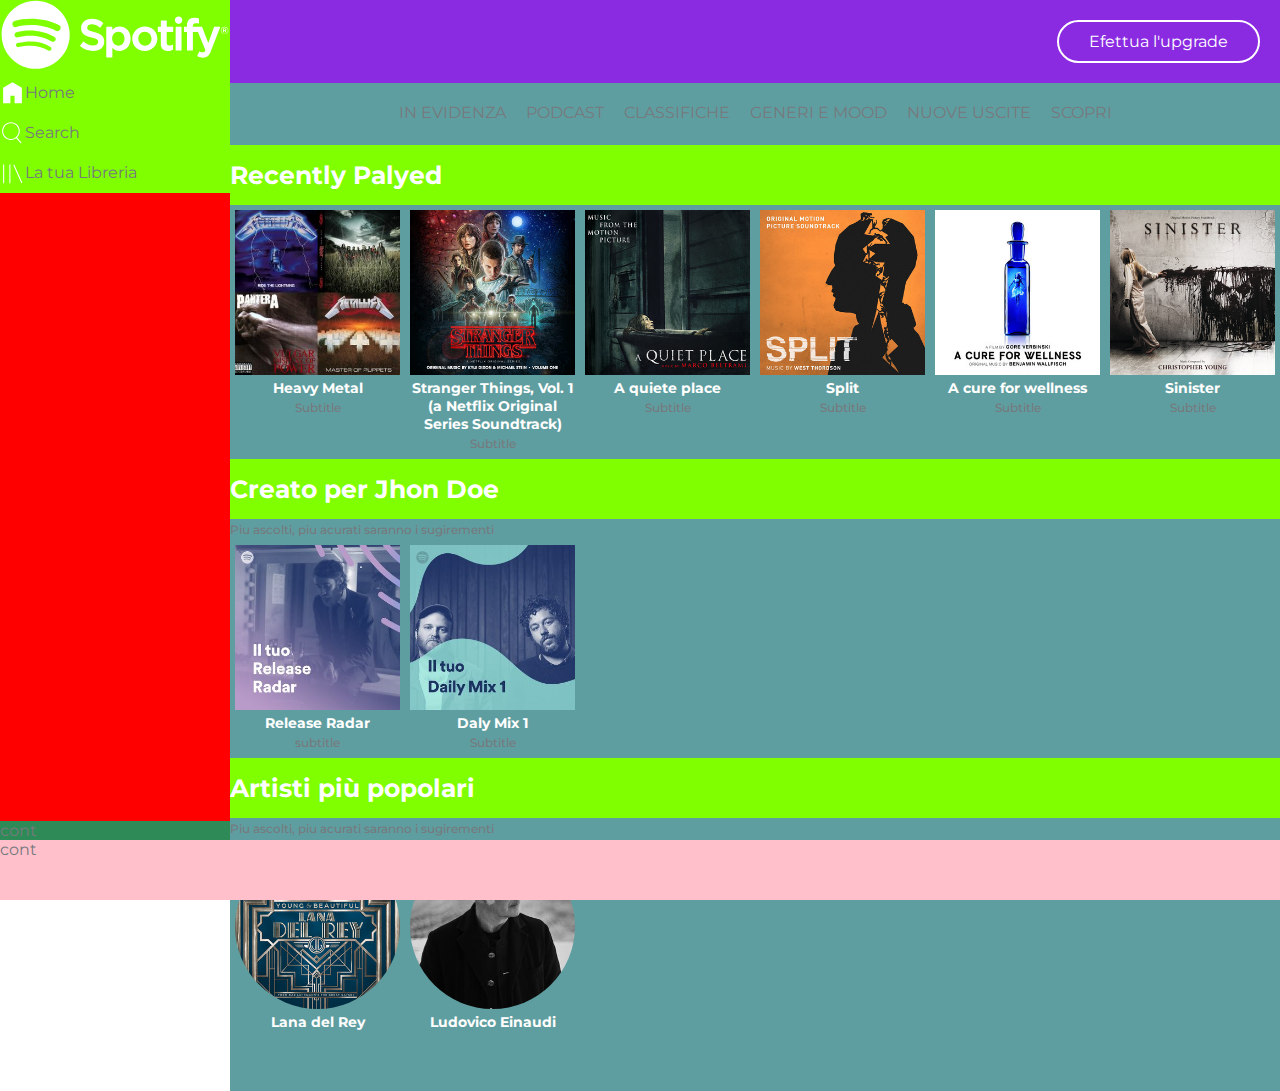
==== index-v2.html @ 7efcc9a3 "add spotify.v2" ====
<!DOCTYPE html>
<html lang="en">
<head>
	<meta charset="UTF-8">
	<meta http-equiv="X-UA-Compatible" content="IE=edge">
	<meta name="viewport" content="width=device-width, initial-scale=1.0">
	<title>Spotify Web</title>
	<link rel="stylesheet" href="main.css">
	<link rel="stylesheet" href="https://cdnjs.cloudflare.com/ajax/libs/font-awesome/6.0.0-beta2/css/all.min.css" integrity="sha512-YWzhKL2whUzgiheMoBFwW8CKV4qpHQAEuvilg9FAn5VJUDwKZZxkJNuGM4XkWuk94WCrrwslk8yWNGmY1EduTA==" crossorigin="anonymous" referrerpolicy="no-referrer" />
	<link rel="preconnect" href="https://fonts.googleapis.com">
	<link rel="preconnect" href="https://fonts.gstatic.com" crossorigin>
	<link href="https://fonts.googleapis.com/css2?family=Montserrat:wght@400;500;600;700&display=swap" rel="stylesheet">
</head>
<body>
	<div class="container">
		<main class="main">
			<aside class="home">
				<div class="home-top">
					<div class="logo">
						<img class="logo__img" src="./img/logo.svg" alt="">
					</div>
					<div class="main-nav">
						<div class="main-nav__item">
							<img class="main-nav__icon" src="./img/home.svg" alt="home">
							<span class="main-nav__txt">Home</span>
						</div>
						<div class="main-nav__item">
							<img class="main-nav__icon" src="./img/search.svg" alt="home">
							<span class="main-nav__txt">Search</span>
						</div>
						<div class="main-nav__item">
							<img class="main-nav__icon" src="./img/libreria.svg" alt="home">
							<span class="main-nav__txt">La tua Libreria</span>
						</div>
					</div>
				</div>
				
				<div class="home-bottom">
					cont
				</div>
			</aside>
			<div class="main-content">
				<div class="header">
						<a class="button-link" href="#">Efettua l'upgrade</a>
				</div>
				
				<div class="playlist">
					<nav class="nav">
						<ul class="nav__list">
							<li class="nav__item">In Evidenza</li>
							<li class="nav__item">Podcast</li>
							<li class="nav__item">Classifiche</li>
							<li class="nav__item">Generi e mood</li>
							<li class="nav__item">Nuove Uscite</li>
							<li class="nav__item">Scopri</li>
						</ul>
					</nav>
					<section class="first-list">
						<h2 class="title">Recently Palyed</h2>
						<ul class="list-row">
							<li class="list-row__item">
								<img class="list-row__img" src="./img/metal_lifting.jpg" alt="Heavy Metal">
								<h3 class="list-row__title small-title">Heavy Metal</h3>
								<span class="list-row__subtitle subtitle">Subtitle</span>
							</li>
							<li class="list-row__item">
								<img class="list-row__img" src="./img/stranger.jpeg" alt="Heavy Metal">
								<h3 class="list-row__title small-title">Stranger Things, Vol. 1 (a Netflix Original Series Soundtrack)</h3>
								<span class="list-row__subtitle subtitle">Subtitle</span>
							</li>
							<li class="list-row__item">
								<img class="list-row__img" src="./img/aquietplace.jpeg" alt="Heavy Metal">
								<h3 class="list-row__title small-title">A quiete place</h3>
								<span class="list-row__subtitle subtitle">Subtitle</span>
							</li>
							<li class="list-row__item">
								<img class="list-row__img" src="./img/split.jpeg" alt="Heavy Metal">
								<h3 class="list-row__title small-title">Split</h3>
								<span class="list-row__subtitle subtitle">Subtitle</span>
							</li>
							<li class="list-row__item">
								<img class="list-row__img" src="./img/cure.jpeg" alt="Heavy Metal">
								<h3 class="list-row__title small-title">A cure for wellness</h3>
								<span class="list-row__subtitle subtitle">Subtitle</span>
							</li>
							<li class="list-row__item">
								<img class="list-row__img" src="./img/sinister.jpeg" alt="Heavy Metal">
								<h3 class="list-row__title small-title">Sinister</h3>
								<span class="list-row__subtitle subtitle">Subtitle</span>
							</li>
						</ul>	
					</section>
					<section class="second-list">
						<h2 class="title">Creato per Jhon Doe</h2>
						<span class="subtitle">Piu ascolti, piu acurati saranno i sugirementi</span>
						<ul class="list-row">
							<li class="list-row__item">
								<img class="list-row__img" src="./img/radar.jpeg" alt="Heavy Metal">
								<h3 class="list-row__title small-title">Release Radar</h3>
								<span class="list-row__subtitle subtitle">subtitle</span>
							</li>
							<li class="list-row__item">
								<img class="list-row__img" src="./img/mixdaily.jpeg" alt="Heavy Metal">
								<h3 class="list-row__title small-title">Daly Mix 1</h3>
								<span class="list-row__subtitle subtitle">Subtitle</span>
							</li>
						</ul>	
					</section>
					<section class="third-list">
						<h2 class="title">Artisti più popolari</h2>
						<span class="subtitle">Piu ascolti, piu acurati saranno i sugirementi</span>
						<ul class="list-row">
							<li class="list-row__item">
								<img class="list-row__img br-100" src="./img/youg.jpeg" alt="Heavy Metal">
								<h3 class="list-row__title small-title">Lana del Rey</h3>
							</li>
							<li class="list-row__item pb-60">
								<img class="list-row__img br-100" src="./img/einaudi.jpeg" alt="Heavy Metal">
								<h3 class="list-row__title small-title">Ludovico Einaudi</h3>
							</li>
						</ul>	
					</section>
				</div>
			</div>
			<footer class="footer">
				cont
			</footer>
		</main>
		
	</div>
</body>
</html>
---- main.css ----
/* GEN */
* {
	box-sizing: border-box;
	padding: 0;
	margin: 0;
	font-family: 'Montserrat', sans-serif;
}
h1,h2,h3,h4,h5,h6 {
	font-weight: 400;
	font-size: 14px;
}

ul,ol,li {
list-style: none;
}

body {
	color: #76797D;
	
}
.container {
	height: 100vh;
	background-color: rgb(17, 110, 9);
}
.main {
	display: flex;
}
.home {
	background-color: red;
	position: fixed;
	min-width: 230px;
	flex-grow: 1;
	height: calc(100% - 60px);
}
.main-content {
	width: 100%;
	height: calc(100% - 60px);
	margin: 0 0 0 230px;
}
.footer {
	background-color: pink;
	height:  60px;
	width: 100%;
	bottom: 0;
	position: fixed;
}

.playlist {
	background-color: cadetblue;
	overflow:auto;
	height: calc(100% - 7000px);
}

/* BUTTON  */
.button-link {
	border: 2px solid #fff;
	padding: 10px 30px;
	border-radius: 25px;
	color: #fff;
	text-decoration: none;
}
.header {
	background-color: blueviolet;position: fixed;
	width: calc(100% - 230px);
	padding: 20px;
	display: flex;
	justify-content: end;
}
/* NAV  */

.nav__list {
	display: flex;
	justify-content: center;
	flex-wrap: wrap;
	margin-top:80px;
}
.nav__item {
	text-transform: uppercase;
	line-height: 65px;

}
.nav__item:not(:last-child) {
	margin-right: 20px;
}
.title {
	line-height: 60px;
	color: #fff;
	font-weight: 700;
	font-size: 25px;
	background-color: chartreuse;
}

.small-title {
	color: #fff;
	font-weight: 700;
}
.subtitle {
	font-size: 12px;
	font-weight: 500;
	line-height: 20px;
}
.list-row {
	display: flex;
	flex-wrap: wrap;
}
.list-row__img {
	width: 100%;
	object-fit: cover;
}

.list-row__item {
	width: calc(100% / 6);
	padding: 5px;
	text-align: center;
}
/* UT  */
.br-100 {
	border-radius: 100%;
}
.pb-60 {
	padding-bottom: 60px;
}

.home {
	display: flex;
	flex-direction: column;
	justify-content: space-between;
}
.home-top {
	background-color: chartreuse;
}
.home-midle {
	background-color: royalblue;
}
.home-bottom {
	background-color: seagreen;
}

.main-nav__item {
	display: flex;
	justify-items: center;
}
.main-nav__icon {
	width: 25px;
	
}
.main-nav__txt {
line-height: 40px;
}
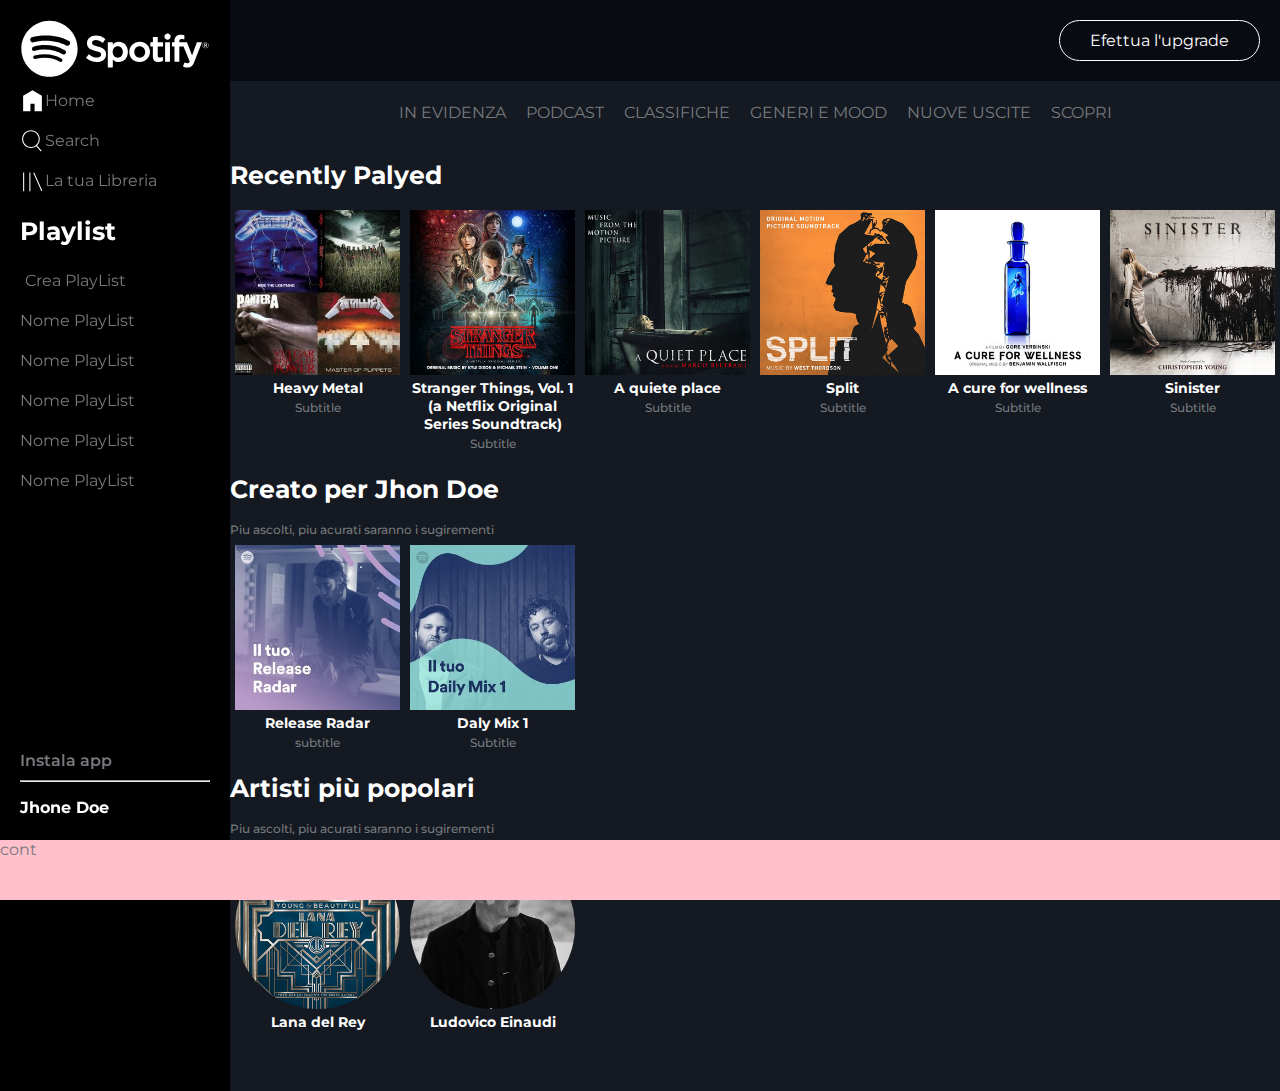
==== commit 655e25a1: "add_sidebar" ====
--- a/index-v2.html
+++ b/index-v2.html
@@ -33,10 +33,27 @@
 							<span class="main-nav__txt">La tua Libreria</span>
 						</div>
 					</div>
+					<div class="main-plist">
+						<h2 class="title"> Playlist</h2>
+						<ul class="p-list">
+							<li class="p-list__item"><i class="fas fa-plus-square"> </i> <span> Crea PlayList</span></li>
+							<li class="p-list__item"> <span>Nome PlayList</span></li>
+							<li class="p-list__item"> <span>Nome PlayList</span></li>
+							<li class="p-list__item"> <span>Nome PlayList</span></li>
+							<li class="p-list__item"> <span>Nome PlayList</span></li>
+							<li class="p-list__item"> <span>Nome PlayList</span></li>
+						</ul>
+					</div>
 				</div>
 				
 				<div class="home-bottom">
-					cont
+					<a class="home-bottom__link" href="">
+						<i class="far fa-arrow-alt-circle-down"></i> <span>Instala app</span>
+					</a>
+					<hr class="home-bottom__line">
+					<div class="home-bottom__user">
+						<i class="far fa-user-circle"></i> <span class="lh-25"> Jhone Doe</span>
+					</div>
 				</div>
 			</aside>
 			<div class="main-content">
--- a/main.css
+++ b/main.css
@@ -16,17 +16,19 @@
 
 body {
 	color: #76797D;
+	background-color: black;
 	
 }
 .container {
 	height: 100vh;
-	background-color: rgb(17, 110, 9);
 }
 .main {
 	display: flex;
 }
+.home-top {
+	flex-grow: 1;
+}
 .home {
-	background-color: red;
 	position: fixed;
 	min-width: 230px;
 	flex-grow: 1;
@@ -46,21 +48,23 @@
 }
 
 .playlist {
-	background-color: cadetblue;
+	background-color: #141922;
 	overflow:auto;
-	height: calc(100% - 7000px);
-}
+	height: calc(100% - 70px); 
+	/* ? */
+	}
 
 /* BUTTON  */
 .button-link {
-	border: 2px solid #fff;
+	border: 1px solid #fff;
 	padding: 10px 30px;
 	border-radius: 25px;
 	color: #fff;
 	text-decoration: none;
 }
 .header {
-	background-color: blueviolet;position: fixed;
+	background-color: #080B12;
+	position: fixed;
 	width: calc(100% - 230px);
 	padding: 20px;
 	display: flex;
@@ -87,7 +91,6 @@
 	color: #fff;
 	font-weight: 700;
 	font-size: 25px;
-	background-color: chartreuse;
 }
 
 .small-title {
@@ -120,20 +123,23 @@
 .pb-60 {
 	padding-bottom: 60px;
 }
+.lh-25 {
+	line-height: 25px;
+}
 
 .home {
 	display: flex;
 	flex-direction: column;
 	justify-content: space-between;
+	padding: 20px;
 }
 .home-top {
-	background-color: chartreuse;
 }
 .home-midle {
 	background-color: royalblue;
 }
 .home-bottom {
-	background-color: seagreen;
+	background-color: rgb(0, 0, 0);
 }
 
 .main-nav__item {
@@ -146,4 +152,32 @@
 }
 .main-nav__txt {
 line-height: 40px;
+}
+/* SIDEBAR  */
+.p-list > li  {
+	display: flex;
+}
+.p-list__item {
+	line-height: 40px;
+
+}
+.fa-plus-square {
+	font-size: 35px;
+	margin-right: 5px;
+}
+.home-bottom__link {
+	color: inherit;
+	text-decoration: none;
+	font-weight: 600;
+}
+.fa-user-circle {
+	font-size: 25px;
+}
+.home-bottom__line {
+	margin: 10px 0;
+}
+.home-bottom__user {
+	color: #fff;
+	font-weight: 700;
+	line-height: 25px;
 }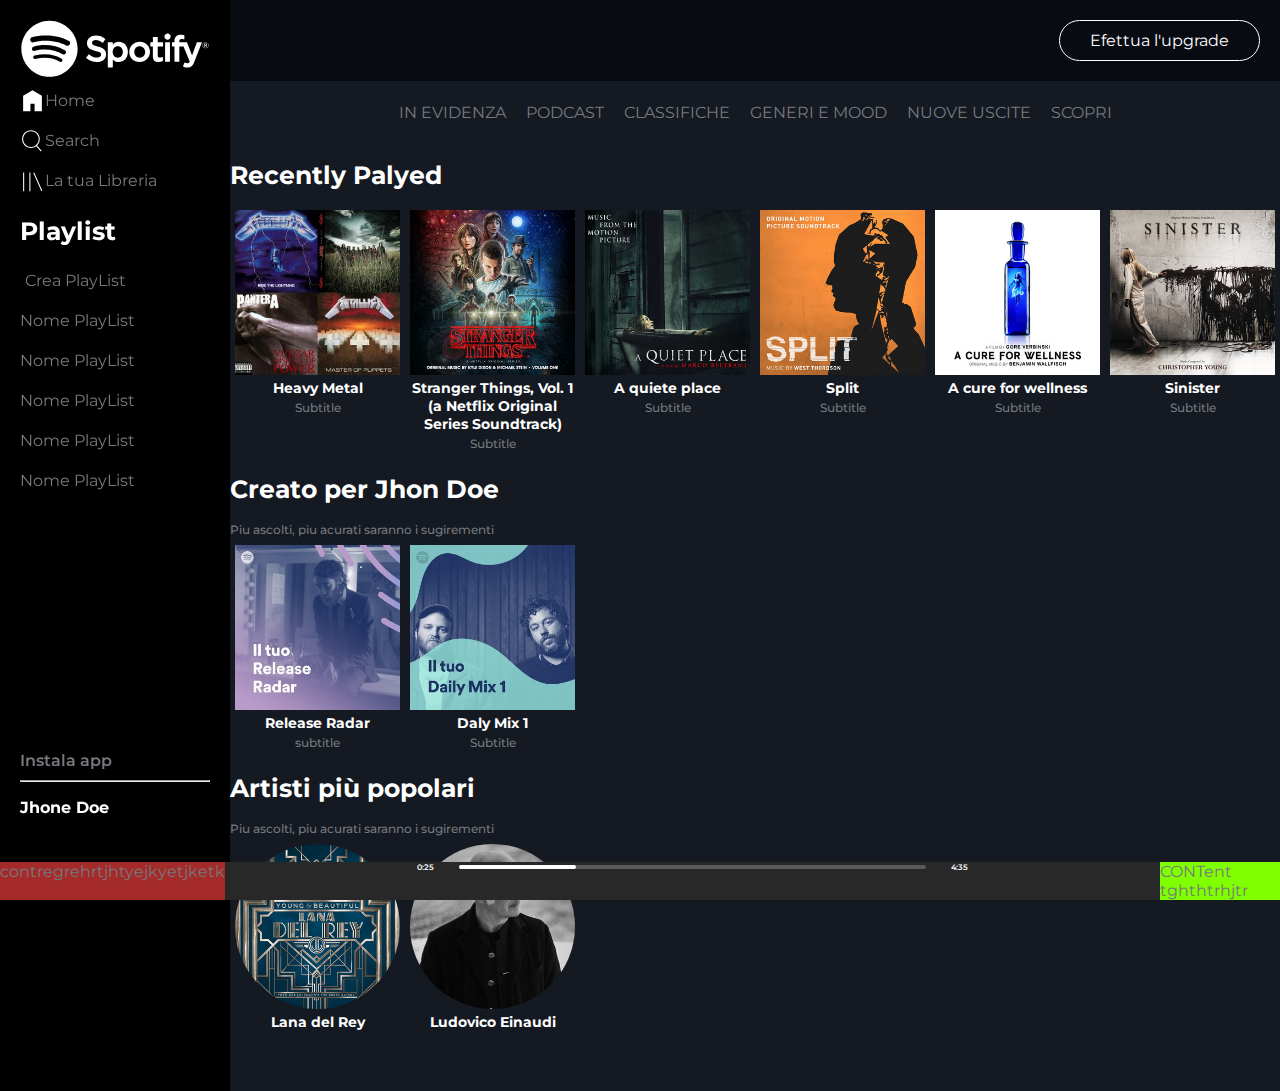
==== commit dec56e19: "add play-bar" ====
--- a/index-v2.html
+++ b/index-v2.html
@@ -139,8 +139,28 @@
 					</section>
 				</div>
 			</div>
+			<!-- FOOTER -->
 			<footer class="footer">
-				cont
+				<div class="curent-song">
+					contregrehrtjhtyejkyetjketk
+				</div>
+				<div class="play-bar">
+					<div class="play-bar__top">
+						<i class="fas fa-random"></i>
+						<i class="fas fa-step-backward"></i>
+						<i class="far fa-play-circle"></i>
+						<i class="fas fa-step-forward"></i>
+						<i class="fas fa-redo"></i>
+					</div>
+					<div class="play-bar__bottom">
+						<div class="play-bar__time">0:25</div>
+						<div class="play-bar__line"></div>
+						<div class="play-bar__time">4:35</div>
+					</div>
+				</div>
+				<div class="setings">
+					CONTent tghthtrhjtr
+				</div>
 			</footer>
 		</main>
 		
--- a/main.css
+++ b/main.css
@@ -39,13 +39,65 @@
 	height: calc(100% - 60px);
 	margin: 0 0 0 230px;
 }
+/* FOOTER */
 .footer {
-	background-color: pink;
-	height:  60px;
+	background-color: #282828;
 	width: 100%;
 	bottom: 0;
 	position: fixed;
-}
+	display: flex;
+	justify-content: space-between;
+}
+.curent-song {
+	background-color: brown;
+}
+.play-bar {
+	display: flex;
+	flex-direction: column;
+	width: 100%;
+}
+.play-bar__top {
+	color: #fff;
+	line-height: 40px;
+	text-align: center;
+	font-size: 20px;
+}
+.play-bar__bottom {
+	display: flex;
+	align-items: center;
+	width: 100%;
+	justify-content: center;
+	margin-bottom: 20px;
+
+}
+
+.play-bar__line {
+	width: 50%;
+	height: 4px;
+	border-radius: 5px;
+	background-color: #5A5A5A;
+	position: relative;
+}
+.play-bar__line::before {
+	content:"";
+	width: 25%;
+	height: 4px;
+	border-radius: 5px;
+	background-color: #ffffff;
+	position: absolute;
+
+}
+.play-bar__time {
+	color: #fff;
+	font-weight: 600;
+	font-size: 8px;
+	margin: 0 25px;
+}
+.setings {
+	background-color: chartreuse;
+}
+
+
 
 .playlist {
 	background-color: #141922;
@@ -135,9 +187,7 @@
 }
 .home-top {
 }
-.home-midle {
-	background-color: royalblue;
-}
+
 .home-bottom {
 	background-color: rgb(0, 0, 0);
 }
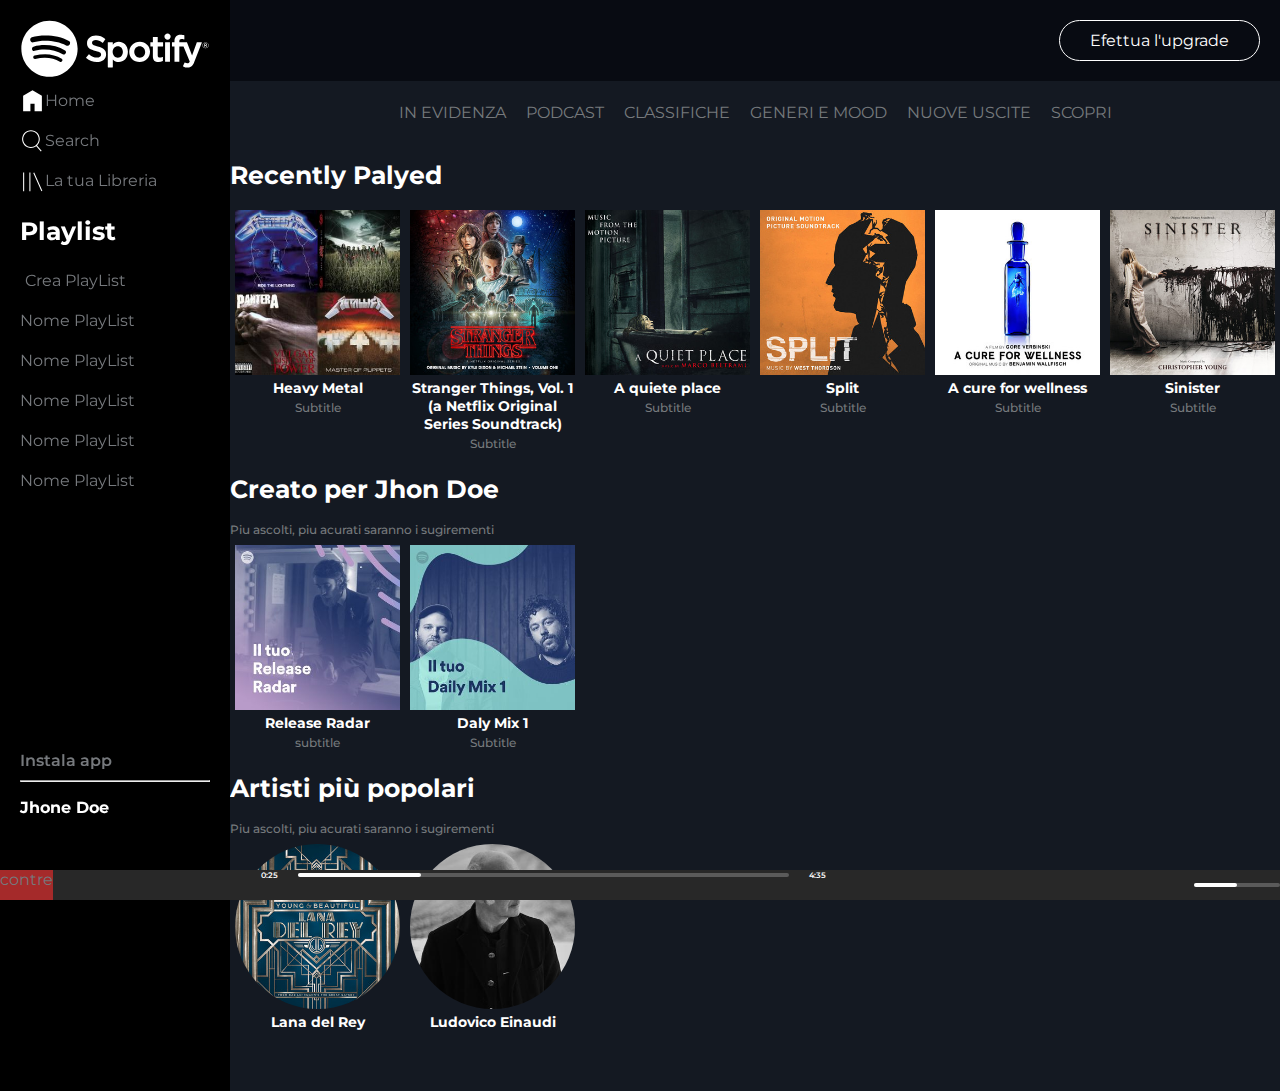
==== commit 3477ad3b: "add volum-bar" ====
--- a/index-v2.html
+++ b/index-v2.html
@@ -142,7 +142,7 @@
 			<!-- FOOTER -->
 			<footer class="footer">
 				<div class="curent-song">
-					contregrehrtjhtyejkyetjketk
+					contre
 				</div>
 				<div class="play-bar">
 					<div class="play-bar__top">
@@ -159,7 +159,10 @@
 					</div>
 				</div>
 				<div class="setings">
-					CONTent tghthtrhjtr
+					<i class="fas fa-bars"></i>
+					<i class="fas fa-desktop"></i>
+					<i class="fas fa-volume-up"></i>
+					<div class="setings__line"></div>
 				</div>
 			</footer>
 		</main>
--- a/main.css
+++ b/main.css
@@ -50,6 +50,7 @@
 }
 .curent-song {
 	background-color: brown;
+	
 }
 .play-bar {
 	display: flex;
@@ -78,6 +79,7 @@
 	background-color: #5A5A5A;
 	position: relative;
 }
+
 .play-bar__line::before {
 	content:"";
 	width: 25%;
@@ -85,17 +87,43 @@
 	border-radius: 5px;
 	background-color: #ffffff;
 	position: absolute;
-
 }
 .play-bar__time {
 	color: #fff;
 	font-weight: 600;
 	font-size: 8px;
-	margin: 0 25px;
-}
+	margin: 0 20px;
+}
+
+
 .setings {
-	background-color: chartreuse;
-}
+	display: flex;
+	width: 25%;
+	align-items: center;
+	color: #fff;
+	font-size: 10px;
+	justify-content: flex-end;
+}
+.setings *:not(:last-child){	
+	margin-right: 20px;
+	
+}
+.setings__line {
+	width: 35%;
+	height: 4px;
+	border-radius: 5px;
+	background-color: #5A5A5A;
+	position: relative;
+}
+.setings__line::before {
+	content:"";
+	width: 50%;
+	height: 4px;
+	border-radius: 5px;
+	background-color: #ffffff;
+	position: absolute;;
+}
+
 
 
 
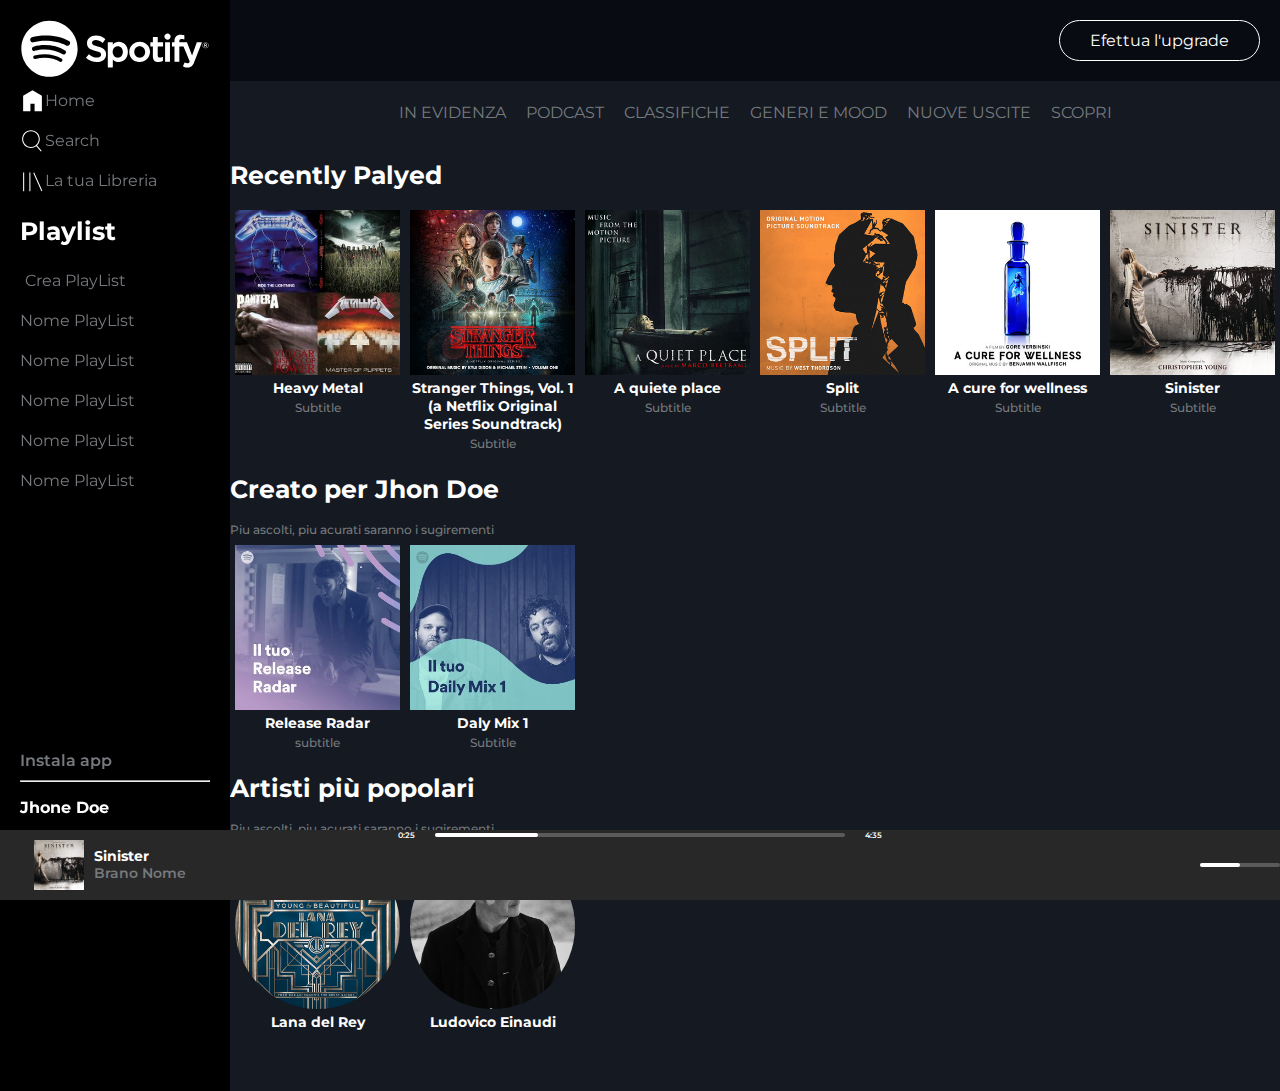
==== commit edeabf5e: "add curent-song" ====
--- a/index-v2.html
+++ b/index-v2.html
@@ -142,7 +142,13 @@
 			<!-- FOOTER -->
 			<footer class="footer">
 				<div class="curent-song">
-					contre
+					<img class="curent-song__img" src="./img/sinister.jpeg" alt="">
+					<div class="curent-song__txt">
+						<h4 class="curent-song__title">Sinister</h4>
+						<span class="curent-song__subtitle">Brano Nome</span>
+						<i class="far fa-heart"></i>
+						<i class="far fa-folder"></i>
+					</div>
 				</div>
 				<div class="play-bar">
 					<div class="play-bar__top">
--- a/main.css
+++ b/main.css
@@ -49,9 +49,33 @@
 	justify-content: space-between;
 }
 .curent-song {
-	background-color: brown;
-	
-}
+	width: 25%;
+	min-width: 230px;
+	display: flex;
+	align-items: center;
+	justify-content: center;
+}
+
+.curent-song__img {
+	width: 50px;
+	height: 50px;
+	margin: 10px;
+}
+.curent-song__title {
+	font-weight: 700;
+	line-height: 14px;
+	color: #fff;
+
+}
+.curent-song__subtitle {
+	line-height: 14px;
+	font-size: 14px;
+	font-weight: 600;
+}
+.curent-song__txt i {
+	padding: 0 5px;
+}
+
 .play-bar {
 	display: flex;
 	flex-direction: column;
@@ -99,6 +123,7 @@
 .setings {
 	display: flex;
 	width: 25%;
+	min-width: 230px;
 	align-items: center;
 	color: #fff;
 	font-size: 10px;
